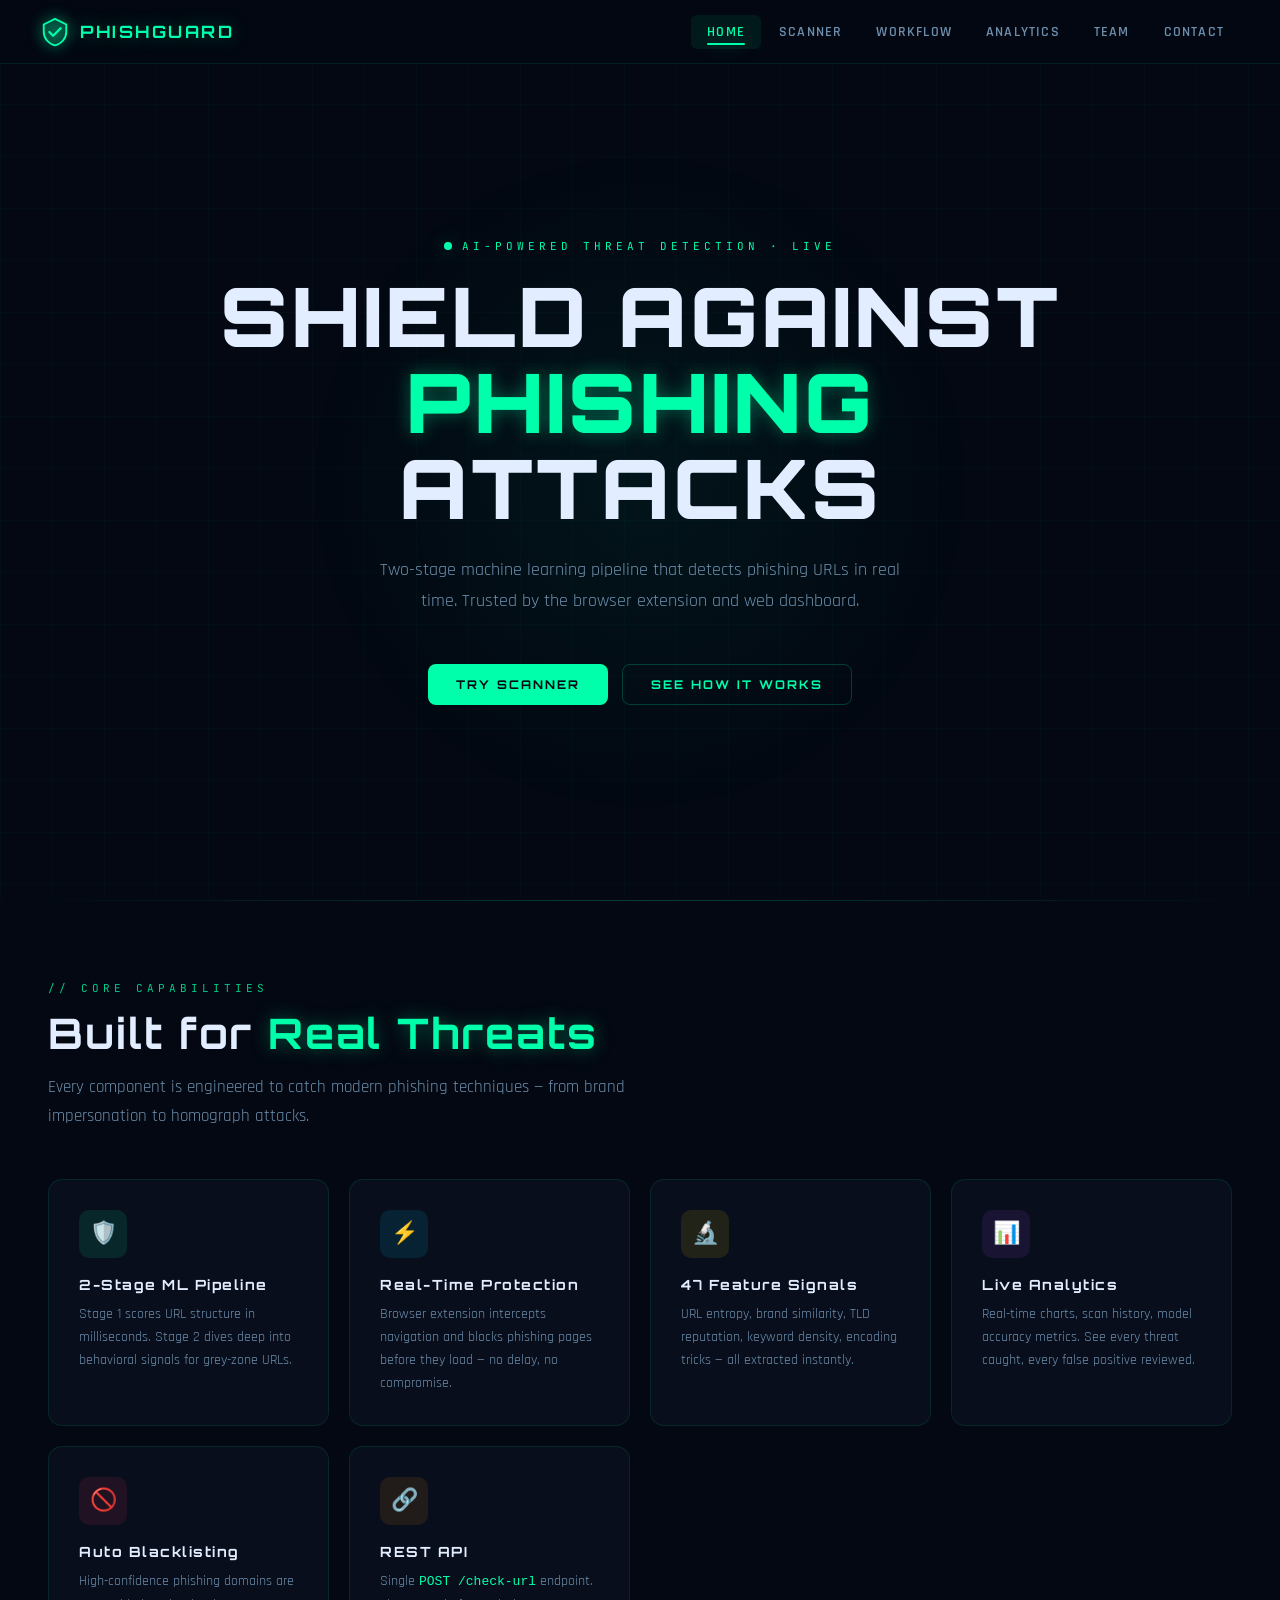
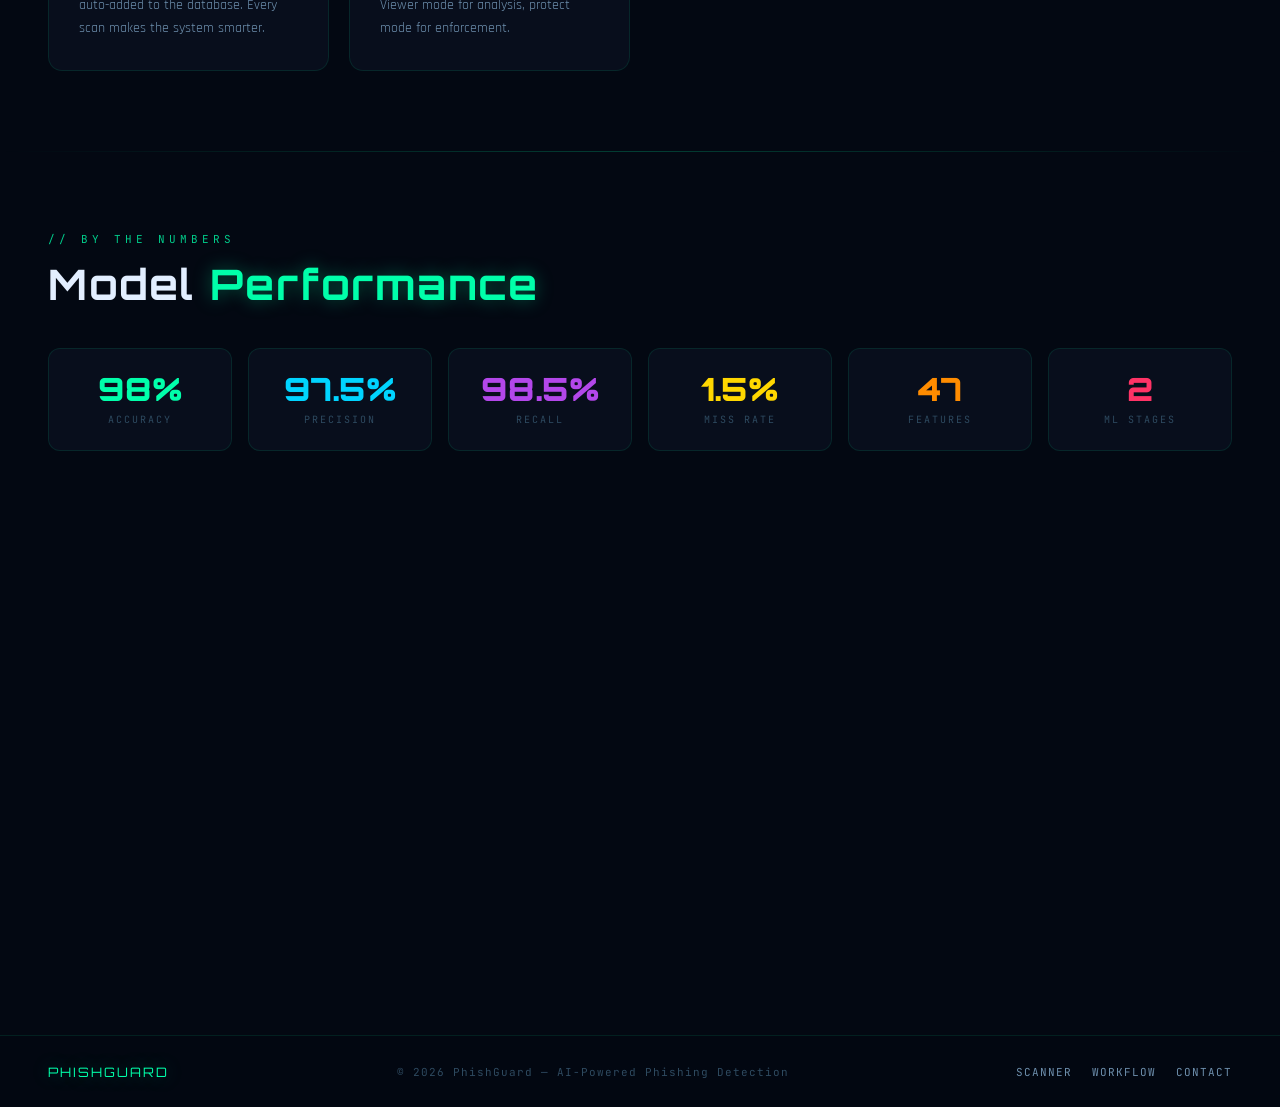
==== frontend/index.html @ b48223a6 "phishguard first commit" ====
<!DOCTYPE html>
<html lang="en">
<head>
<meta charset="UTF-8">
<meta name="viewport" content="width=device-width, initial-scale=1.0">
<title>PhishGuard — AI-Powered Phishing Detection</title>
<link rel="stylesheet" href="styles.css">
<style>
/* ── Hero ──────────────────────────────────────────────────── */
.hero {
  min-height: calc(100vh - var(--nav-h));
  display: flex;
  flex-direction: column;
  align-items: center;
  justify-content: center;
  padding: 60px 24px 80px;
  text-align: center;
  position: relative;
}

.hero-glow {
  position: absolute;
  width: 700px; height: 700px;
  background: radial-gradient(circle, rgba(0,255,170,0.055) 0%, transparent 68%);
  top: 50%; left: 50%;
  transform: translate(-50%, -50%);
  pointer-events: none;
}

.hero-tag {
  font-family: var(--mono);
  font-size: 11px;
  letter-spacing: 4px;
  color: var(--green);
  text-transform: uppercase;
  margin-bottom: 20px;
  display: flex;
  align-items: center;
  gap: 10px;
  opacity: 0;
  animation: fadeUp 0.6s 0.1s forwards;
}

@keyframes fadeUp {
  from { opacity:0; transform:translateY(16px); }
  to   { opacity:1; transform:translateY(0); }
}

.hero h1 {
  font-family: var(--display);
  font-size: clamp(38px, 7vw, 82px);
  font-weight: 900;
  line-height: 1.05;
  letter-spacing: 3px;
  margin-bottom: 24px;
  opacity: 0;
  animation: fadeUp 0.7s 0.25s forwards;
}

.hero h1 .accent { color: var(--green); text-shadow: var(--glow-g); }

.hero-desc {
  font-size: 18px;
  color: var(--text-sub);
  max-width: 520px;
  line-height: 1.7;
  margin-bottom: 48px;
  opacity: 0;
  animation: fadeUp 0.7s 0.4s forwards;
}

.hero-actions {
  display: flex;
  gap: 14px;
  flex-wrap: wrap;
  justify-content: center;
  opacity: 0;
  animation: fadeUp 0.7s 0.55s forwards;
}

/* ── Features grid ────────────────────────────────────────── */
.features-grid {
  display: grid;
  grid-template-columns: repeat(auto-fit, minmax(260px, 1fr));
  gap: 20px;
}

.feature-card {
  background: var(--bg-card);
  border: 1px solid var(--border);
  border-radius: 14px;
  padding: 30px;
  transition: border-color var(--transition), transform var(--transition), box-shadow var(--transition);
  position: relative;
  overflow: hidden;
}

.feature-card:hover {
  border-color: var(--border-mid);
  transform: translateY(-4px);
  box-shadow: 0 16px 48px rgba(0,0,0,0.45);
}

.feature-icon {
  width: 48px; height: 48px;
  border-radius: 10px;
  display: flex;
  align-items: center;
  justify-content: center;
  font-size: 22px;
  margin-bottom: 18px;
}

.feature-title {
  font-family: var(--display);
  font-size: 14px;
  letter-spacing: 1.5px;
  font-weight: 700;
  margin-bottom: 10px;
  color: var(--text);
}

.feature-desc {
  font-size: 14px;
  color: var(--text-sub);
  line-height: 1.65;
}

/* ── Stats row ────────────────────────────────────────────── */
.stats-row {
  display: grid;
  grid-template-columns: repeat(auto-fit, minmax(150px, 1fr));
  gap: 16px;
}

.stat-box {
  background: var(--bg-card);
  border: 1px solid var(--border);
  border-radius: 12px;
  padding: 24px 20px;
  text-align: center;
}

.stat-num {
  font-family: var(--display);
  font-size: 32px;
  font-weight: 900;
  color: var(--green);
  line-height: 1;
  margin-bottom: 8px;
}

.stat-lbl {
  font-family: var(--mono);
  font-size: 10px;
  color: var(--text-muted);
  letter-spacing: 2px;
  text-transform: uppercase;
}
</style>
</head>
<body data-page="home">
<div id="nav-holder"></div>

<div class="page-wrap">
  <!-- Hero -->
  <section class="hero">
    <div class="hero-glow"></div>
    <div class="hero-tag">
      <div class="status-dot"></div>
      AI-Powered Threat Detection · Live
    </div>
    <h1>SHIELD AGAINST<br><span class="accent">PHISHING</span><br>ATTACKS</h1>
    <p class="hero-desc">Two-stage machine learning pipeline that detects phishing URLs in real time. Trusted by the browser extension and web dashboard.</p>
    <div class="hero-actions">
      <a href="scanner.html" class="btn btn-primary">Try Scanner</a>
      <a href="workflow.html" class="btn btn-outline">See How It Works</a>
    </div>
  </section>

  <div class="divider"></div>

  <!-- Features -->
  <section class="section reveal">
    <div class="section-label">// Core Capabilities</div>
    <h2 class="section-title">Built for <span>Real Threats</span></h2>
    <p class="section-sub" style="margin-bottom:48px">Every component is engineered to catch modern phishing techniques — from brand impersonation to homograph attacks.</p>

    <div class="features-grid">
      <div class="feature-card reveal" data-delay="0">
        <div class="feature-icon" style="background:rgba(0,255,170,0.10)">🛡️</div>
        <div class="feature-title">2-Stage ML Pipeline</div>
        <p class="feature-desc">Stage 1 scores URL structure in milliseconds. Stage 2 dives deep into behavioral signals for grey-zone URLs.</p>
      </div>
      <div class="feature-card reveal" data-delay="80">
        <div class="feature-icon" style="background:rgba(0,212,255,0.10)">⚡</div>
        <div class="feature-title">Real-Time Protection</div>
        <p class="feature-desc">Browser extension intercepts navigation and blocks phishing pages before they load — no delay, no compromise.</p>
      </div>
      <div class="feature-card reveal" data-delay="160">
        <div class="feature-icon" style="background:rgba(255,215,0,0.10)">🔬</div>
        <div class="feature-title">47 Feature Signals</div>
        <p class="feature-desc">URL entropy, brand similarity, TLD reputation, keyword density, encoding tricks — all extracted instantly.</p>
      </div>
      <div class="feature-card reveal" data-delay="240">
        <div class="feature-icon" style="background:rgba(179,71,234,0.10)">📊</div>
        <div class="feature-title">Live Analytics</div>
        <p class="feature-desc">Real-time charts, scan history, model accuracy metrics. See every threat caught, every false positive reviewed.</p>
      </div>
      <div class="feature-card reveal" data-delay="320">
        <div class="feature-icon" style="background:rgba(255,51,102,0.10)">🚫</div>
        <div class="feature-title">Auto Blacklisting</div>
        <p class="feature-desc">High-confidence phishing domains are auto-added to the database. Every scan makes the system smarter.</p>
      </div>
      <div class="feature-card reveal" data-delay="400">
        <div class="feature-icon" style="background:rgba(255,140,0,0.10)">🔗</div>
        <div class="feature-title">REST API</div>
        <p class="feature-desc">Single <code style="color:var(--green);font-size:13px">POST /check-url</code> endpoint. Viewer mode for analysis, protect mode for enforcement.</p>
      </div>
    </div>
  </section>

  <div class="divider"></div>

  <!-- Stats -->
  <section class="section reveal">
    <div class="section-label">// By the Numbers</div>
    <h2 class="section-title">Model <span>Performance</span></h2>
    <div class="stats-row" style="margin-top:40px">
      <div class="stat-box reveal" data-delay="0">
        <div class="stat-num">98%</div>
        <div class="stat-lbl">Accuracy</div>
      </div>
      <div class="stat-box reveal" data-delay="80">
        <div class="stat-num" style="color:var(--blue)">97.5%</div>
        <div class="stat-lbl">Precision</div>
      </div>
      <div class="stat-box reveal" data-delay="160">
        <div class="stat-num" style="color:var(--purple)">98.5%</div>
        <div class="stat-lbl">Recall</div>
      </div>
      <div class="stat-box reveal" data-delay="240">
        <div class="stat-num" style="color:var(--yellow)">1.5%</div>
        <div class="stat-lbl">Miss Rate</div>
      </div>
      <div class="stat-box reveal" data-delay="320">
        <div class="stat-num" style="color:var(--orange)">47</div>
        <div class="stat-lbl">Features</div>
      </div>
      <div class="stat-box reveal" data-delay="400">
        <div class="stat-num" style="color:var(--red)">2</div>
        <div class="stat-lbl">ML Stages</div>
      </div>
    </div>
  </section>

  <!-- CTA -->
  <section class="section" style="text-align:center">
    <div class="card card-top-line reveal" style="max-width:640px;margin:0 auto;padding:48px">
      <div class="section-label" style="justify-content:center;display:flex">// Get Started</div>
      <h2 class="section-title" style="max-width:none">Start Detecting <span>Phishing</span> Now</h2>
      <p class="section-sub" style="margin:0 auto 36px">Paste any URL into the scanner and get a full threat report in seconds.</p>
      <a href="scanner.html" class="btn btn-primary">Open Scanner →</a>
    </div>
  </section>
</div>

<div id="footer-holder"></div>
<script src="main.js"></script>
</body>
</html>
---- frontend/styles.css ----
/* ============================================================
   PhishGuard — styles.css
   Shared stylesheet for all pages
   ============================================================ */

@import url('https://fonts.googleapis.com/css2?family=JetBrains+Mono:wght@300;400;500;700&family=Orbitron:wght@400;700;900&family=Rajdhani:wght@300;400;500;600;700&display=swap');

/* ── CSS Variables ─────────────────────────────────────────── */
:root {
  --bg:          #030812;
  --bg-card:     #080e1c;
  --bg-surface:  #0b1220;
  --bg-elevated: #0f1729;
  --border:      rgba(0,255,170,0.10);
  --border-mid:  rgba(0,255,170,0.22);
  --border-hi:   rgba(0,255,170,0.45);
  --green:       #00ffaa;
  --yellow:      #ffd700;
  --red:         #ff3366;
  --blue:        #00d4ff;
  --purple:      #b347ea;
  --orange:      #ff8c00;
  --text:        #e2eeff;
  --text-sub:    #6d8fad;
  --text-muted:  #2e4a60;
  --mono:        'JetBrains Mono', monospace;
  --display:     'Orbitron', monospace;
  --body:        'Rajdhani', sans-serif;
  --glow-g:      0 0 18px rgba(0,255,170,0.35);
  --glow-r:      0 0 18px rgba(255,51,102,0.35);
  --glow-b:      0 0 18px rgba(0,212,255,0.35);
  --nav-h:       64px;
  --transition:  0.25s cubic-bezier(0.4,0,0.2,1);
}

/* ── Reset ──────────────────────────────────────────────────── */
*, *::before, *::after { margin:0; padding:0; box-sizing:border-box; }
html { scroll-behavior:smooth; font-size:16px; }

body {
  background: var(--bg);
  color: var(--text);
  font-family: var(--body);
  min-height: 100vh;
  overflow-x: hidden;
  -webkit-font-smoothing: antialiased;
}

/* ── Global Grid Background ─────────────────────────────────── */
body::before {
  content: '';
  position: fixed; inset: 0; z-index: 0;
  background-image:
    linear-gradient(rgba(0,255,170,0.025) 1px, transparent 1px),
    linear-gradient(90deg, rgba(0,255,170,0.025) 1px, transparent 1px);
  background-size: 52px 52px;
  pointer-events: none;
}

/* ── Navbar ──────────────────────────────────────────────────── */
#navbar {
  position: fixed;
  top: 0; left: 0; right: 0;
  z-index: 200;
  height: var(--nav-h);
  background: rgba(3,8,18,0.90);
  backdrop-filter: blur(24px);
  border-bottom: 1px solid var(--border);
  display: flex;
  align-items: center;
  padding: 0 40px;
  gap: 0;
}

.nav-brand {
  display: flex;
  align-items: center;
  gap: 10px;
  font-family: var(--display);
  font-size: 17px;
  font-weight: 700;
  color: var(--green);
  text-shadow: var(--glow-g);
  letter-spacing: 2.5px;
  text-decoration: none;
  flex-shrink: 0;
}

.nav-brand-icon {
  width: 30px; height: 30px;
  filter: drop-shadow(0 0 7px var(--green));
  flex-shrink: 0;
}

.nav-links {
  display: flex;
  gap: 2px;
  margin-left: auto;
  align-items: center;
}

.nav-link {
  position: relative;
  padding: 8px 16px;
  background: transparent;
  border: none;
  color: var(--text-sub);
  font-family: var(--body);
  font-size: 14px;
  font-weight: 600;
  letter-spacing: 1.2px;
  text-transform: uppercase;
  text-decoration: none;
  cursor: pointer;
  border-radius: 6px;
  transition: color var(--transition), background var(--transition);
  white-space: nowrap;
}

.nav-link::after {
  content: '';
  position: absolute;
  bottom: 4px; left: 50%; right: 50%;
  height: 2px;
  background: var(--green);
  border-radius: 2px;
  transition: left var(--transition), right var(--transition), box-shadow var(--transition);
}

.nav-link:hover {
  color: var(--text);
  background: rgba(0,255,170,0.05);
}

.nav-link.active {
  color: var(--green);
  background: rgba(0,255,170,0.07);
}

.nav-link.active::after {
  left: 16px; right: 16px;
  box-shadow: var(--glow-g);
}

/* Mobile burger */
.nav-burger {
  display: none;
  flex-direction: column;
  gap: 5px;
  cursor: pointer;
  padding: 8px;
  margin-left: auto;
  background: none;
  border: none;
}

.nav-burger span {
  display: block;
  width: 22px; height: 2px;
  background: var(--green);
  border-radius: 2px;
  transition: all 0.3s;
}

.nav-burger.open span:nth-child(1) { transform: translateY(7px) rotate(45deg); }
.nav-burger.open span:nth-child(2) { opacity: 0; }
.nav-burger.open span:nth-child(3) { transform: translateY(-7px) rotate(-45deg); }

/* Mobile menu */
.nav-mobile {
  display: none;
  position: fixed;
  top: var(--nav-h); left: 0; right: 0;
  background: rgba(3,8,18,0.97);
  backdrop-filter: blur(24px);
  border-bottom: 1px solid var(--border);
  z-index: 199;
  flex-direction: column;
  padding: 12px 24px 20px;
  gap: 4px;
}

.nav-mobile.open { display: flex; }

.nav-mobile .nav-link {
  text-align: left;
  padding: 12px 16px;
  font-size: 15px;
  border-radius: 8px;
}

/* ── Page Wrapper ────────────────────────────────────────────── */
.page-wrap {
  position: relative;
  z-index: 1;
  padding-top: var(--nav-h);
  min-height: 100vh;
}

/* ── Section Utilities ───────────────────────────────────────── */
.section { padding: 80px 48px; }
.section-sm { padding: 48px 48px; }

.section-label {
  font-family: var(--mono);
  font-size: 11px;
  letter-spacing: 4px;
  color: var(--green);
  text-transform: uppercase;
  margin-bottom: 14px;
  opacity: 0.8;
}

.section-title {
  font-family: var(--display);
  font-size: clamp(26px, 4vw, 42px);
  font-weight: 700;
  letter-spacing: 2px;
  color: var(--text);
  line-height: 1.15;
  margin-bottom: 16px;
}

.section-title span { color: var(--green); text-shadow: var(--glow-g); }

.section-sub {
  font-size: 17px;
  color: var(--text-sub);
  line-height: 1.7;
  max-width: 580px;
}

/* ── Cards ───────────────────────────────────────────────────── */
.card {
  background: var(--bg-card);
  border: 1px solid var(--border);
  border-radius: 14px;
  padding: 28px;
  transition: border-color var(--transition), transform var(--transition), box-shadow var(--transition);
  position: relative;
  overflow: hidden;
}

.card:hover {
  border-color: var(--border-mid);
  transform: translateY(-3px);
  box-shadow: 0 12px 40px rgba(0,0,0,0.4);
}

.card-top-line::before {
  content: '';
  position: absolute;
  top: 0; left: 0; right: 0;
  height: 2px;
  background: linear-gradient(90deg, transparent, var(--green), transparent);
  opacity: 0.5;
}

/* ── Buttons ──────────────────────────────────────────────────── */
.btn {
  display: inline-flex;
  align-items: center;
  gap: 8px;
  padding: 12px 28px;
  border-radius: 8px;
  font-family: var(--display);
  font-size: 12px;
  font-weight: 700;
  letter-spacing: 2px;
  text-transform: uppercase;
  text-decoration: none;
  cursor: pointer;
  border: none;
  transition: all 0.2s;
}

.btn-primary {
  background: var(--green);
  color: var(--bg);
}

.btn-primary:hover {
  transform: translateY(-2px);
  box-shadow: var(--glow-g);
}

.btn-outline {
  background: transparent;
  border: 1px solid var(--border-mid);
  color: var(--green);
}

.btn-outline:hover {
  background: rgba(0,255,170,0.07);
  border-color: var(--border-hi);
  box-shadow: var(--glow-g);
}

/* ── Badges ───────────────────────────────────────────────────── */
.badge {
  display: inline-block;
  padding: 3px 10px;
  border-radius: 4px;
  font-family: var(--mono);
  font-size: 11px;
  font-weight: 700;
  letter-spacing: 1px;
  text-transform: uppercase;
}

.badge-safe       { background: rgba(0,255,170,0.10); color: var(--green); }
.badge-suspicious { background: rgba(255,215,0,0.10); color: var(--yellow); }
.badge-phishing   { background: rgba(255,51,102,0.10); color: var(--red); }

/* ── Status Dot ───────────────────────────────────────────────── */
.status-dot {
  width: 8px; height: 8px;
  border-radius: 50%;
  background: var(--green);
  box-shadow: var(--glow-g);
  animation: pulse-dot 2s ease-in-out infinite;
}

@keyframes pulse-dot {
  0%, 100% { opacity: 1; transform: scale(1); }
  50%       { opacity: 0.4; transform: scale(0.85); }
}

/* ── Divider ──────────────────────────────────────────────────── */
.divider {
  height: 1px;
  background: linear-gradient(90deg, transparent, var(--border-mid), transparent);
  margin: 0;
}

/* ── Footer ───────────────────────────────────────────────────── */
footer {
  position: relative;
  z-index: 1;
  border-top: 1px solid var(--border);
  background: rgba(3,8,18,0.7);
  padding: 28px 48px;
  display: flex;
  align-items: center;
  justify-content: space-between;
  flex-wrap: wrap;
  gap: 16px;
}

.footer-brand {
  font-family: var(--display);
  font-size: 13px;
  letter-spacing: 2px;
  color: var(--green);
  text-shadow: var(--glow-g);
  text-decoration: none;
}

.footer-copy {
  font-family: var(--mono);
  font-size: 11px;
  color: var(--text-muted);
  letter-spacing: 1px;
}

.footer-links { display: flex; gap: 20px; }

.footer-link {
  font-family: var(--mono);
  font-size: 11px;
  color: var(--text-sub);
  text-decoration: none;
  letter-spacing: 1px;
  text-transform: uppercase;
  transition: color var(--transition);
}

.footer-link:hover { color: var(--green); }

/* ── Scroll reveal animation ─────────────────────────────────── */
.reveal {
  opacity: 0;
  transform: translateY(20px);
  transition: opacity 0.6s ease, transform 0.6s ease;
}

.reveal.visible {
  opacity: 1;
  transform: translateY(0);
}

/* ── Responsive ───────────────────────────────────────────────── */
@media (max-width: 900px) {
  .nav-links    { display: none; }
  .nav-burger   { display: flex; }
  .section      { padding: 60px 24px; }
  .section-sm   { padding: 36px 24px; }
  footer        { padding: 24px; flex-direction: column; align-items: flex-start; }
}

@media (max-width: 600px) {
  #navbar { padding: 0 20px; }
  .section { padding: 48px 16px; }
}
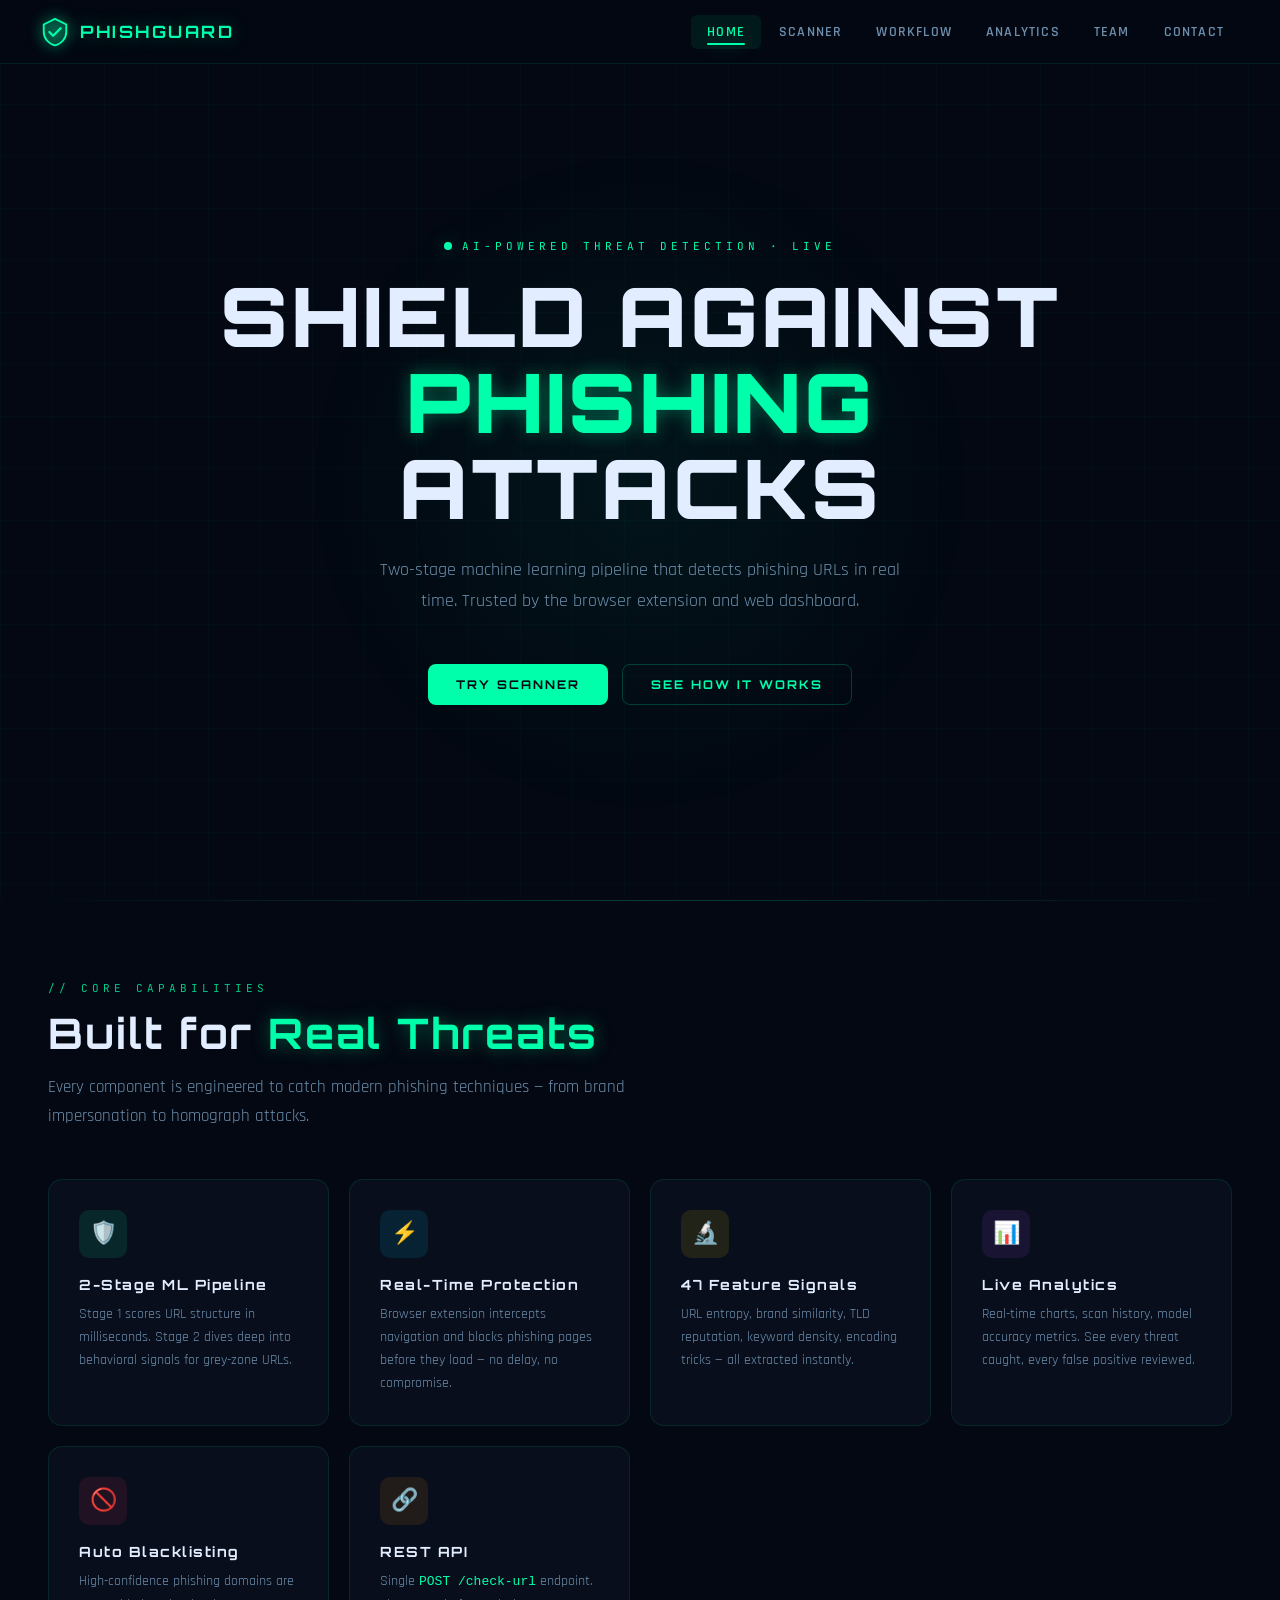
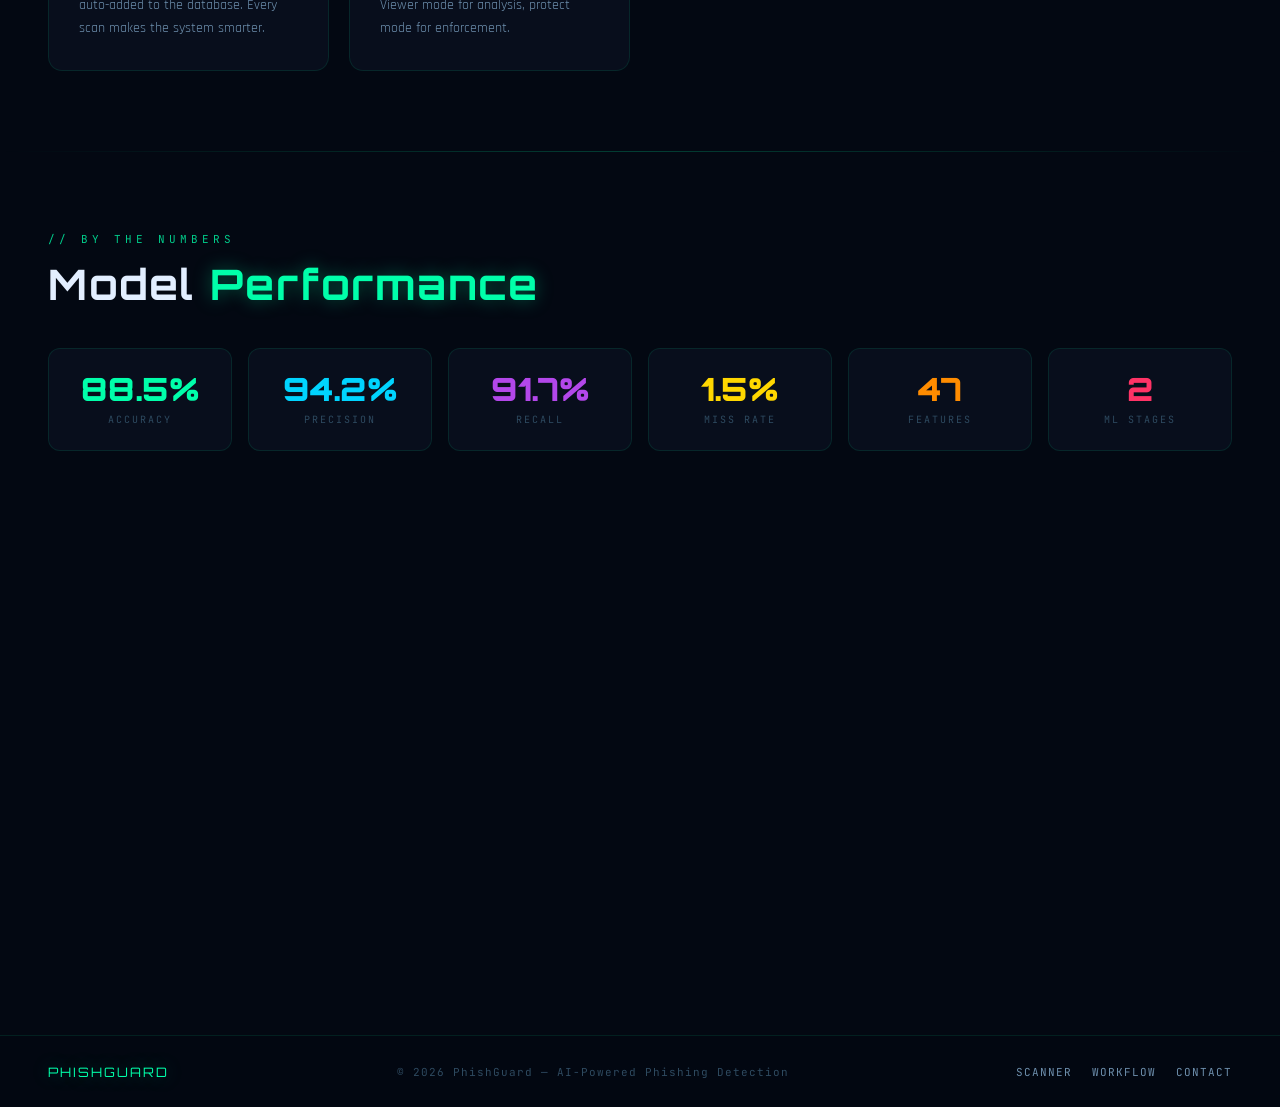
==== commit 1708e9cd: "render deployment" ====
--- a/frontend/index.html
+++ b/frontend/index.html
@@ -228,15 +228,15 @@
     <h2 class="section-title">Model <span>Performance</span></h2>
     <div class="stats-row" style="margin-top:40px">
       <div class="stat-box reveal" data-delay="0">
-        <div class="stat-num">98%</div>
+        <div class="stat-num">88.5%</div>
         <div class="stat-lbl">Accuracy</div>
       </div>
       <div class="stat-box reveal" data-delay="80">
-        <div class="stat-num" style="color:var(--blue)">97.5%</div>
+        <div class="stat-num" style="color:var(--blue)">94.2%</div>
         <div class="stat-lbl">Precision</div>
       </div>
       <div class="stat-box reveal" data-delay="160">
-        <div class="stat-num" style="color:var(--purple)">98.5%</div>
+        <div class="stat-num" style="color:var(--purple)">91.7%</div>
         <div class="stat-lbl">Recall</div>
       </div>
       <div class="stat-box reveal" data-delay="240">
